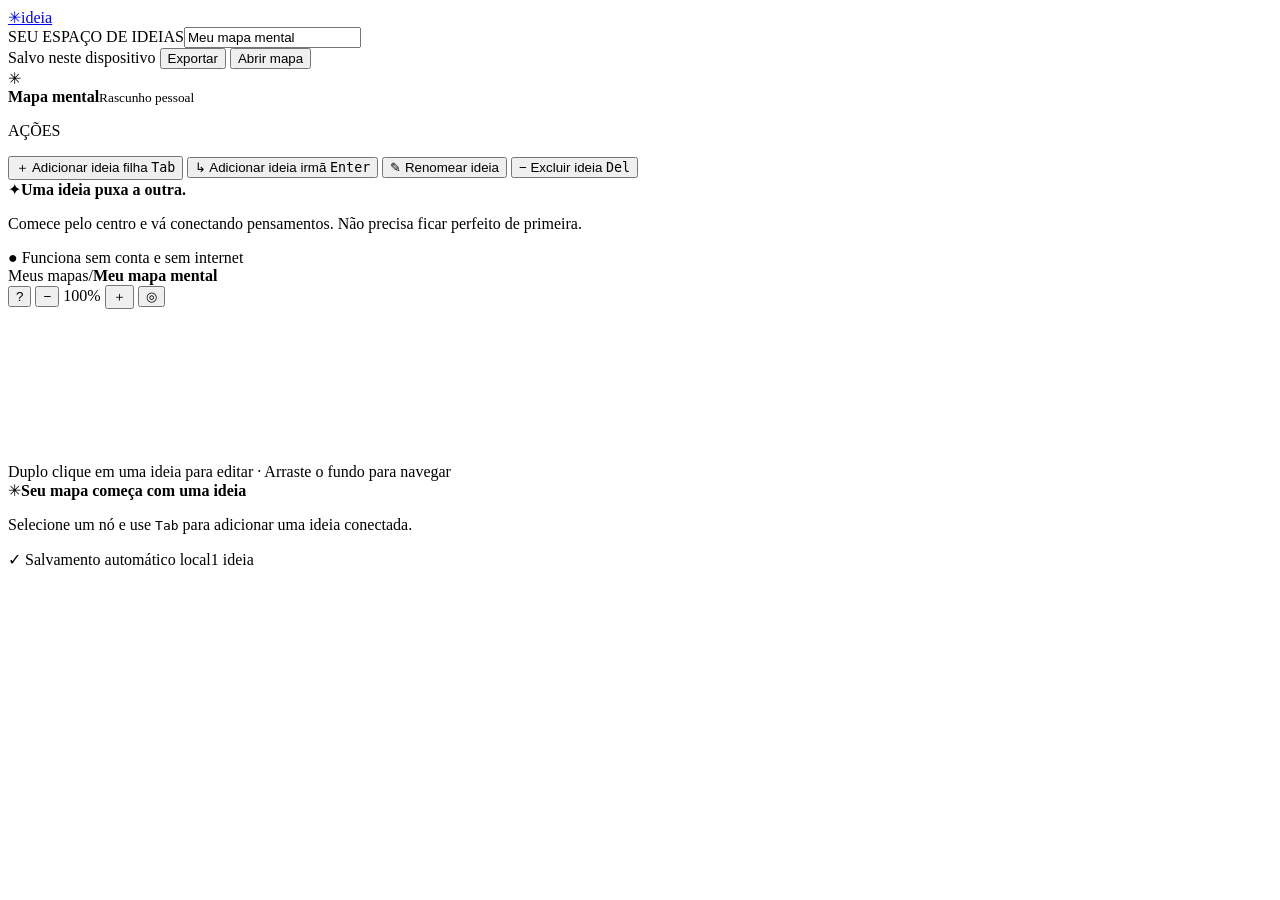
==== mapamental/index.html @ b244ba0b "Add standalone mind map MVP" ====
<!doctype html>
<html lang="pt-BR">
<head>
  <meta charset="utf-8">
  <meta name="viewport" content="width=device-width, initial-scale=1">
  <meta name="theme-color" content="#f7f8fc">
  <title>Ideia — Mapa Mental</title>
  <link rel="stylesheet" href="styles.css">
</head>
<body>
  <header class="topbar">
    <a class="brand" href="#" aria-label="Ideia, início"><span class="brand-mark">✳</span><span>ideia</span></a>
    <div class="map-title-wrap"><span class="eyebrow">SEU ESPAÇO DE IDEIAS</span><input id="mapTitle" class="map-title" value="Meu mapa mental" aria-label="Nome do mapa"></div>
    <div class="top-actions">
      <span id="saveStatus" class="save-status"><span class="status-dot"></span> Salvo neste dispositivo</span>
      <button id="exportBtn" class="button button-light" type="button">Exportar</button>
      <button id="importBtn" class="button button-primary" type="button">Abrir mapa</button>
      <input id="importFile" type="file" accept="application/json,.json" hidden>
    </div>
  </header>
  <main class="workspace">
    <aside class="sidebar">
      <div class="sidebar-heading"><span class="sidebar-icon">✳</span><div><strong>Mapa mental</strong><small>Rascunho pessoal</small></div></div>
      <div class="side-divider"></div>
      <p class="section-label">AÇÕES</p>
      <button id="addChildBtn" class="side-action" type="button"><span class="action-symbol">＋</span> Adicionar ideia filha <kbd>Tab</kbd></button>
      <button id="addSiblingBtn" class="side-action" type="button"><span class="action-symbol">↳</span> Adicionar ideia irmã <kbd>Enter</kbd></button>
      <button id="renameBtn" class="side-action" type="button"><span class="action-symbol">✎</span> Renomear ideia</button>
      <button id="deleteBtn" class="side-action danger" type="button"><span class="action-symbol">−</span> Excluir ideia <kbd>Del</kbd></button>
      <div class="side-divider"></div>
      <div class="tip-card"><span class="tip-icon">✦</span><strong>Uma ideia puxa a outra.</strong><p>Comece pelo centro e vá conectando pensamentos. Não precisa ficar perfeito de primeira.</p></div>
      <div class="sidebar-footer"><span class="offline-icon">●</span> Funciona sem conta e sem internet</div>
    </aside>
    <section class="editor">
      <div class="canvas-toolbar">
        <div class="breadcrumbs"><span>Meus mapas</span><span class="crumb-slash">/</span><strong id="breadcrumbTitle">Meu mapa mental</strong></div>
        <div class="canvas-actions">
          <button id="helpBtn" class="icon-button" type="button" aria-label="Ajuda" title="Atalhos de teclado">?</button>
          <span class="toolbar-divider"></span>
          <button id="zoomOut" class="icon-button" type="button" aria-label="Diminuir zoom">−</button>
          <span id="zoomLabel" class="zoom-label">100%</span>
          <button id="zoomIn" class="icon-button" type="button" aria-label="Aumentar zoom">＋</button>
          <button id="centerBtn" class="icon-button" type="button" aria-label="Centralizar mapa" title="Centralizar mapa">◎</button>
        </div>
      </div>
      <div id="canvasViewport" class="canvas-viewport">
        <div id="canvasWorld" class="canvas-world">
          <svg id="connections" class="connections" aria-hidden="true"></svg>
          <div id="nodesLayer" class="nodes-layer"></div>
        </div>
        <div class="canvas-hint"><span class="hint-dot"></span> Duplo clique em uma ideia para editar · Arraste o fundo para navegar</div>
        <div class="empty-help" id="emptyHelp"><span>✳</span><strong>Seu mapa começa com uma ideia</strong><p>Selecione um nó e use <kbd>Tab</kbd> para adicionar uma ideia conectada.</p></div>
      </div>
      <footer class="editor-footer"><span><span class="footer-check">✓</span> Salvamento automático local</span><span id="nodeCount">1 ideia</span></footer>
    </section>
  </main>
  <dialog id="helpDialog" class="help-dialog">
    <div class="dialog-head"><div><span class="eyebrow">GUIA RÁPIDO</span><h2>Crie seu mapa mental</h2></div><button id="closeHelp" class="icon-button" aria-label="Fechar ajuda">×</button></div>
    <p>Selecione uma ideia para trabalhar nela. Seu mapa é salvo automaticamente neste navegador.</p>
    <div class="shortcut-row"><span>Nova ideia filha</span><kbd>Tab</kbd></div>
    <div class="shortcut-row"><span>Nova ideia irmã</span><kbd>Enter</kbd></div>
    <div class="shortcut-row"><span>Renomear ideia</span><kbd>Duplo clique</kbd></div>
    <div class="shortcut-row"><span>Excluir ideia</span><kbd>Delete</kbd></div>
    <div class="shortcut-row"><span>Navegar pelo mapa</span><kbd>Arraste o fundo</kbd></div>
    <button id="gotIt" class="button button-primary dialog-cta" type="button">Entendi</button>
  </dialog>
  <script src="app.js"></script>
</body>
</html>
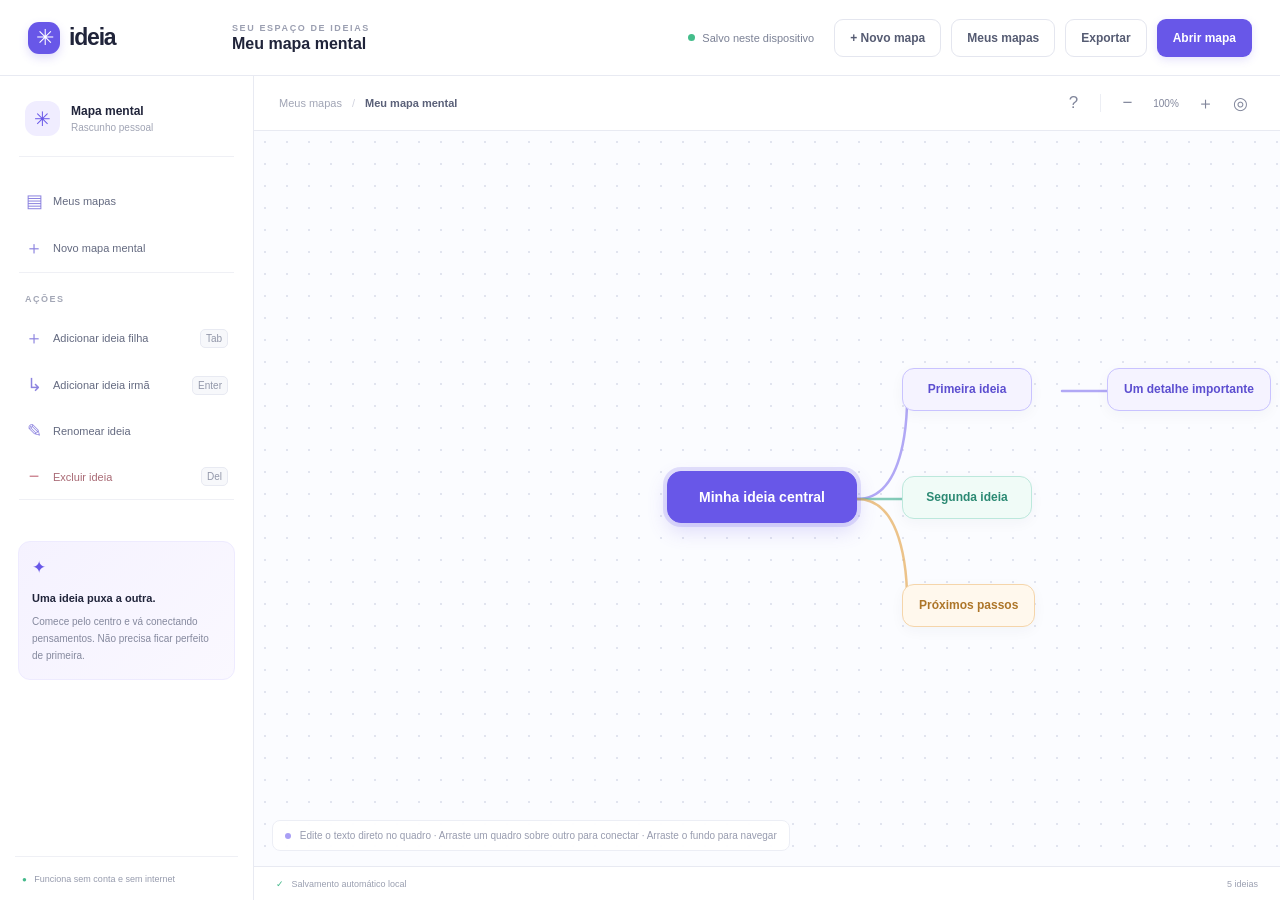
==== commit d2162c0f: "Adicionar biblioteca e criação de mapas mentais" ====
--- a/mapamental/index.html
+++ b/mapamental/index.html
@@ -13,6 +13,8 @@
     <div class="map-title-wrap"><span class="eyebrow">SEU ESPAÇO DE IDEIAS</span><input id="mapTitle" class="map-title" value="Meu mapa mental" aria-label="Nome do mapa"></div>
     <div class="top-actions">
       <span id="saveStatus" class="save-status"><span class="status-dot"></span> Salvo neste dispositivo</span>
+      <button id="newMapBtn" class="button button-light" type="button">+ Novo mapa</button>
+      <button id="mapsBtn" class="button button-light" type="button">Meus mapas</button>
       <button id="exportBtn" class="button button-light" type="button">Exportar</button>
       <button id="importBtn" class="button button-primary" type="button">Abrir mapa</button>
       <input id="importFile" type="file" accept="application/json,.json" hidden>
@@ -21,6 +23,9 @@
   <main class="workspace">
     <aside class="sidebar">
       <div class="sidebar-heading"><span class="sidebar-icon">✳</span><div><strong>Mapa mental</strong><small>Rascunho pessoal</small></div></div>
+      <div class="side-divider"></div>
+      <button id="sidebarMapsBtn" class="side-action" type="button"><span class="action-symbol">▤</span> Meus mapas</button>
+      <button id="sidebarNewMapBtn" class="side-action" type="button"><span class="action-symbol">＋</span> Novo mapa mental</button>
       <div class="side-divider"></div>
       <p class="section-label">AÇÕES</p>
       <button id="addChildBtn" class="side-action" type="button"><span class="action-symbol">＋</span> Adicionar ideia filha <kbd>Tab</kbd></button>
@@ -48,12 +53,18 @@
           <svg id="connections" class="connections" aria-hidden="true"></svg>
           <div id="nodesLayer" class="nodes-layer"></div>
         </div>
-        <div class="canvas-hint"><span class="hint-dot"></span> Duplo clique em uma ideia para editar · Arraste o fundo para navegar</div>
+        <div class="canvas-hint"><span class="hint-dot"></span> Edite o texto direto no quadro · Arraste um quadro sobre outro para conectar · Arraste o fundo para navegar</div>
         <div class="empty-help" id="emptyHelp"><span>✳</span><strong>Seu mapa começa com uma ideia</strong><p>Selecione um nó e use <kbd>Tab</kbd> para adicionar uma ideia conectada.</p></div>
       </div>
       <footer class="editor-footer"><span><span class="footer-check">✓</span> Salvamento automático local</span><span id="nodeCount">1 ideia</span></footer>
     </section>
   </main>
+  <dialog id="mapsDialog" class="help-dialog maps-dialog">
+    <div class="dialog-head"><div><span class="eyebrow">SUA BIBLIOTECA</span><h2>Meus mapas mentais</h2></div><button id="closeMaps" class="icon-button" aria-label="Fechar mapas">×</button></div>
+    <p>Crie mapas separados e volte a qualquer um deles quando quiser. Os mapas ficam salvos neste navegador.</p>
+    <div id="mapsList" class="maps-list"></div>
+    <button id="createMapFromList" class="button button-primary dialog-cta" type="button">+ Criar novo mapa</button>
+  </dialog>
   <dialog id="helpDialog" class="help-dialog">
     <div class="dialog-head"><div><span class="eyebrow">GUIA RÁPIDO</span><h2>Crie seu mapa mental</h2></div><button id="closeHelp" class="icon-button" aria-label="Fechar ajuda">×</button></div>
     <p>Selecione uma ideia para trabalhar nela. Seu mapa é salvo automaticamente neste navegador.</p>
--- a/mapamental/styles.css
+++ b/mapamental/styles.css
@@ -0,0 +1,5 @@
+@import url('https://fonts.googleapis.com/css2?family=DM+Sans:wght@400;500;600;700&family=Manrope:wght@400;500;600;700;800&display=swap');
+:root{font-family:'DM Sans',sans-serif;color:#20243a;background:#f7f8fc;font-synthesis:none;text-rendering:optimizeLegibility;--ink:#20243a;--muted:#7d8398;--line:#e8eaf2;--purple:#6857e8;--purple-dark:#5141cf;--lavender:#f0edff;--canvas:#fbfcff}
+*{box-sizing:border-box}body{margin:0;min-width:320px;height:100vh;overflow:hidden}.topbar{height:76px;background:#fff;border-bottom:1px solid var(--line);display:flex;align-items:center;padding:0 28px;gap:34px;position:relative;z-index:5}.brand{display:flex;align-items:center;gap:9px;color:var(--ink);font-family:Manrope,sans-serif;font-weight:800;font-size:23px;letter-spacing:-1.2px;text-decoration:none;min-width:170px}.brand-mark{width:32px;height:32px;display:grid;place-items:center;background:var(--purple);color:white;border-radius:11px;font-size:22px;box-shadow:0 4px 10px #6857e833}.map-title-wrap{display:flex;flex-direction:column;gap:2px;min-width:180px}.eyebrow{font-size:9px;font-weight:700;letter-spacing:1.6px;color:#9b9fb1}.map-title{border:0;background:transparent;outline:none;color:var(--ink);font-family:Manrope,sans-serif;font-size:16px;font-weight:700;padding:0;width:min(330px,30vw)}.map-title:focus{border-bottom:1px solid var(--purple)}.top-actions{margin-left:auto;display:flex;align-items:center;gap:10px}.save-status{font-size:11px;color:#7b8195;display:flex;align-items:center;gap:7px;margin-right:10px;white-space:nowrap}.status-dot{width:7px;height:7px;border-radius:50%;background:#44bd8b}.button{font-family:inherit;font-size:12px;font-weight:700;border-radius:9px;padding:11px 15px;cursor:pointer;transition:transform .15s,background .15s;border:1px solid transparent}.button:active{transform:scale(.98)}.button-light{background:#fff;border-color:#e4e6ef;color:#555b72}.button-light:hover{background:#f7f6ff}.button-primary{background:var(--purple);color:white;box-shadow:0 3px 8px #6857e82b}.button-primary:hover{background:var(--purple-dark)}.workspace{height:calc(100vh - 76px);display:flex}.sidebar{width:254px;flex:0 0 254px;background:#fff;border-right:1px solid var(--line);padding:25px 15px 16px;display:flex;flex-direction:column;position:relative;z-index:2}.sidebar-heading{display:flex;align-items:center;gap:11px;padding:0 10px 20px}.sidebar-icon{width:35px;height:35px;border-radius:12px;background:#f0edff;color:var(--purple);display:grid;place-items:center;font-size:20px}.sidebar-heading strong{display:block;font-size:12px}.sidebar-heading small{display:block;color:#a0a4b4;font-size:10px;margin-top:4px}.side-divider{height:1px;background:#eff0f5;margin:0 4px 21px}.section-label{font-size:9px;letter-spacing:1.5px;font-weight:700;color:#a3a7b6;padding:0 10px;margin:0 0 10px}.side-action{display:flex;align-items:center;gap:10px;text-align:left;border:0;background:transparent;color:#646a80;font:500 11px 'DM Sans',sans-serif;padding:11px 10px;border-radius:9px;cursor:pointer;width:100%;margin:1px 0}.side-action:hover{background:#f7f6ff;color:var(--purple)}.action-symbol{font-size:18px;color:#8c83df;width:18px;text-align:center}.side-action kbd{margin-left:auto}.side-action.danger{color:#a96a75}.side-action.danger .action-symbol{color:#c87a88}.side-action.danger:hover{background:#fff3f4;color:#b34e60}kbd{font:10px 'DM Sans',sans-serif;color:#9297a9;background:#f7f8fb;border:1px solid #e8eaf2;border-radius:5px;padding:3px 5px;white-space:nowrap}.tip-card{margin:20px 3px 0;padding:15px 13px;background:linear-gradient(135deg,#f5f2ff,#faf8ff);border:1px solid #eeebff;border-radius:12px}.tip-icon{display:block;color:var(--purple);font-size:17px;margin-bottom:10px}.tip-card strong{font-size:11px}.tip-card p{font-size:10px;line-height:1.7;color:#85899e;margin:7px 0 0}.sidebar-footer{margin-top:auto;border-top:1px solid #eff0f5;padding:17px 7px 0;font-size:9px;color:#969bad;white-space:nowrap}.offline-icon{font-size:8px;color:#45b98b;margin-right:5px}.editor{flex:1;min-width:0;display:flex;flex-direction:column}.canvas-toolbar{height:55px;background:#fff;border-bottom:1px solid var(--line);display:flex;align-items:center;justify-content:space-between;padding:0 25px}.breadcrumbs{display:flex;gap:10px;align-items:center;font-size:11px;color:#a1a5b5}.breadcrumbs strong{font-weight:600;color:#5a6078}.crumb-slash{color:#d1d3de}.canvas-actions{display:flex;align-items:center;gap:7px}.icon-button{width:29px;height:29px;display:grid;place-items:center;border:1px solid transparent;background:transparent;color:#81869b;border-radius:8px;font-size:17px;cursor:pointer}.icon-button:hover{background:#f5f3ff;border-color:#ebe7ff;color:var(--purple)}.toolbar-divider{height:18px;width:1px;background:#eceef4;margin:0 5px}.zoom-label{font-size:10px;color:#81869b;min-width:34px;text-align:center}.canvas-viewport{flex:1;position:relative;overflow:hidden;background-color:var(--canvas);background-image:radial-gradient(#e1e4ef 1px,transparent 1px);background-size:22px 22px;cursor:grab;touch-action:none}.canvas-viewport.dragging{cursor:grabbing}.canvas-world{position:absolute;width:2600px;height:1700px;left:50%;top:50%;transform:translate(-50%,-50%) scale(1);transform-origin:center center}.connections{position:absolute;inset:0;width:100%;height:100%;overflow:visible;pointer-events:none}.connection{fill:none;stroke-width:2.5;stroke-linecap:round;opacity:.72}.nodes-layer{position:absolute;inset:0}.mind-node{position:absolute;min-width:130px;max-width:210px;min-height:43px;padding:12px 16px;border-radius:12px;border:1.5px solid #e2e4f0;background:#fff;color:#5a6077;box-shadow:0 4px 14px #242d4b0a;font:600 12px 'DM Sans',sans-serif;text-align:center;cursor:pointer;user-select:none;white-space:normal;overflow-wrap:anywhere;transition:box-shadow .15s,border-color .15s,transform .15s;z-index:1}.mind-node:hover{box-shadow:0 5px 18px #2b2b4b12;transform:translateY(-1px)}.mind-node.selected{border-color:var(--purple);box-shadow:0 0 0 3px #6857e81c,0 6px 18px #2b2b4b12;color:#4d40bd}.mind-node.root{min-width:190px;max-width:250px;background:var(--purple);color:#fff;border-color:var(--purple);border-radius:14px;padding:17px 21px;font-family:Manrope,sans-serif;font-size:14px;font-weight:800;box-shadow:0 8px 20px #6857e833}.mind-node.root.selected{box-shadow:0 0 0 4px #6857e82b,0 8px 20px #6857e833}.mind-node.branch-1{border-color:#c9c3ff;background:#f5f3ff;color:#5c4ed0}.mind-node.branch-2{border-color:#bce8dc;background:#f0fbf7;color:#2b8973}.mind-node.branch-3{border-color:#f5d5aa;background:#fff8ed;color:#ad7629}.mind-node.branch-4{border-color:#c7e2fa;background:#f1f8ff;color:#387eb3}.canvas-hint{position:absolute;bottom:15px;left:18px;background:#ffffffdc;backdrop-filter:blur(8px);border:1px solid #eceef5;border-radius:8px;padding:9px 12px;font-size:10px;color:#989caf;pointer-events:none}.hint-dot{display:inline-block;width:6px;height:6px;border-radius:50%;background:#a99ff5;margin-right:6px}.empty-help{position:absolute;right:20px;top:20px;max-width:220px;background:#fff;border:1px solid #e9eaf2;border-radius:12px;padding:15px;display:none;box-shadow:0 4px 16px #1e25400a}.empty-help span{color:var(--purple);font-size:20px}.empty-help strong{display:block;font-size:11px;margin:8px 0}.empty-help p{font-size:10px;color:#85899e;line-height:1.6}.editor-footer{height:34px;background:#fff;border-top:1px solid var(--line);display:flex;align-items:center;justify-content:space-between;padding:0 22px;font-size:9px;color:#9a9fb0}.footer-check{color:#45b98b;font-weight:700;margin-right:5px}.help-dialog{border:1px solid #e9eaf2;border-radius:18px;padding:25px;width:min(440px,calc(100vw - 30px));box-shadow:0 24px 80px #20243a35;color:var(--ink)}.help-dialog::backdrop{background:#25294350;backdrop-filter:blur(3px)}.dialog-head{display:flex;justify-content:space-between;align-items:flex-start}.dialog-head h2{font:800 22px Manrope,sans-serif;margin:8px 0 12px;letter-spacing:-.7px}.help-dialog>p{font-size:12px;color:#777d92;line-height:1.7;margin-bottom:22px}.shortcut-row{display:flex;justify-content:space-between;align-items:center;padding:11px 0;border-bottom:1px solid #f0f1f6;font-size:12px;color:#626980}.dialog-cta{width:100%;margin-top:22px}
+@media(max-width:900px){.topbar{padding:0 16px;gap:15px}.brand{min-width:auto}.map-title-wrap{display:none}.save-status{display:none}.sidebar{width:215px;flex-basis:215px}.canvas-toolbar{padding:0 14px}}
+@media(max-width:620px){body{height:100dvh}.topbar{height:64px}.brand{font-size:20px}.top-actions{gap:6px}.button{padding:10px 11px;font-size:10px}.workspace{height:calc(100dvh - 64px)}.sidebar{width:55px;flex-basis:55px;padding:16px 5px}.sidebar-heading{padding:0 5px 16px}.sidebar-heading>div,.section-label,.side-action:not(:first-of-type),.side-action kbd,.side-divider,.tip-card,.sidebar-footer{display:none}.sidebar-icon{width:35px;height:35px;flex-shrink:0}.side-action{justify-content:center;padding:11px 0;font-size:0}.side-action .action-symbol{font-size:19px}.canvas-toolbar{height:48px}.breadcrumbs{font-size:10px;gap:6px}.canvas-actions{gap:1px}.canvas-hint{font-size:9px;max-width:calc(100% - 30px);white-space:nowrap;overflow:hidden}.editor-footer{padding:0 10px}.mind-node{min-width:112px;font-size:11px;padding:10px 12px}.mind-node.root{min-width:160px;font-size:12px}.save-status{display:none}}
